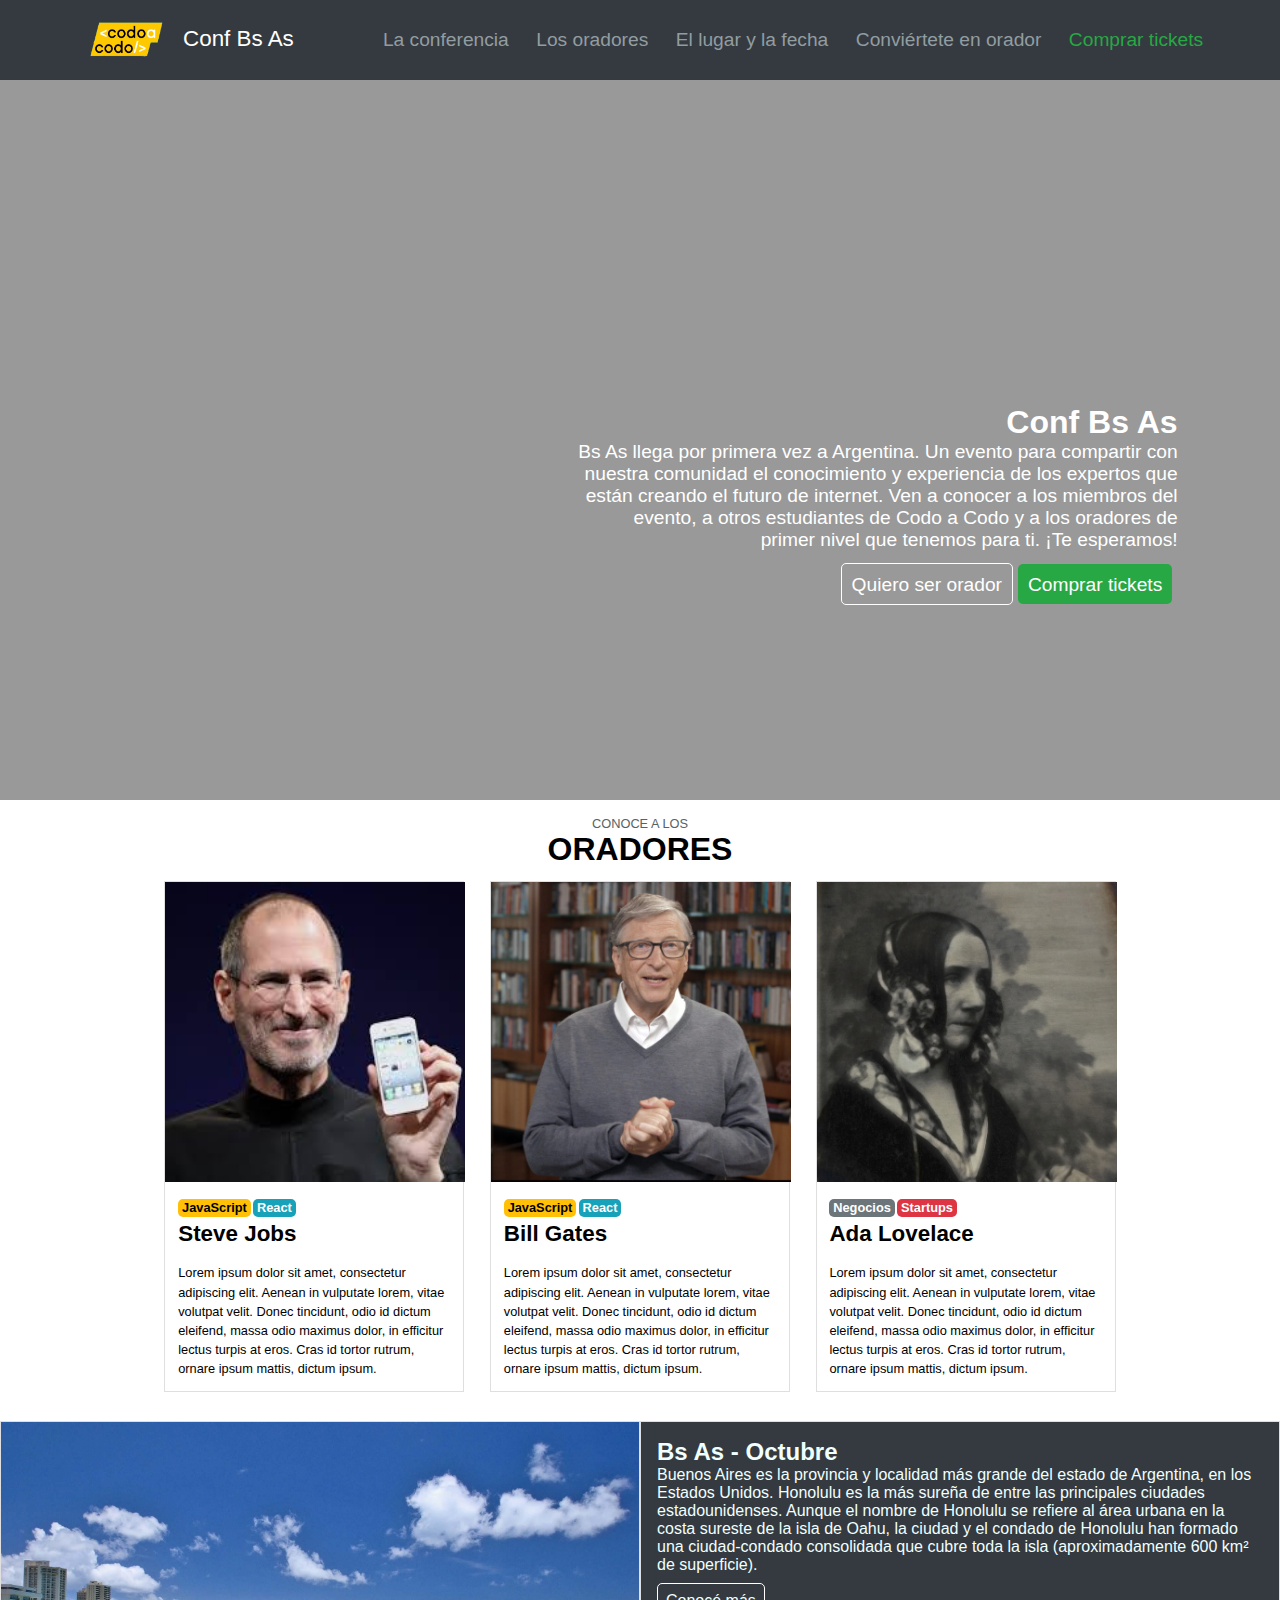
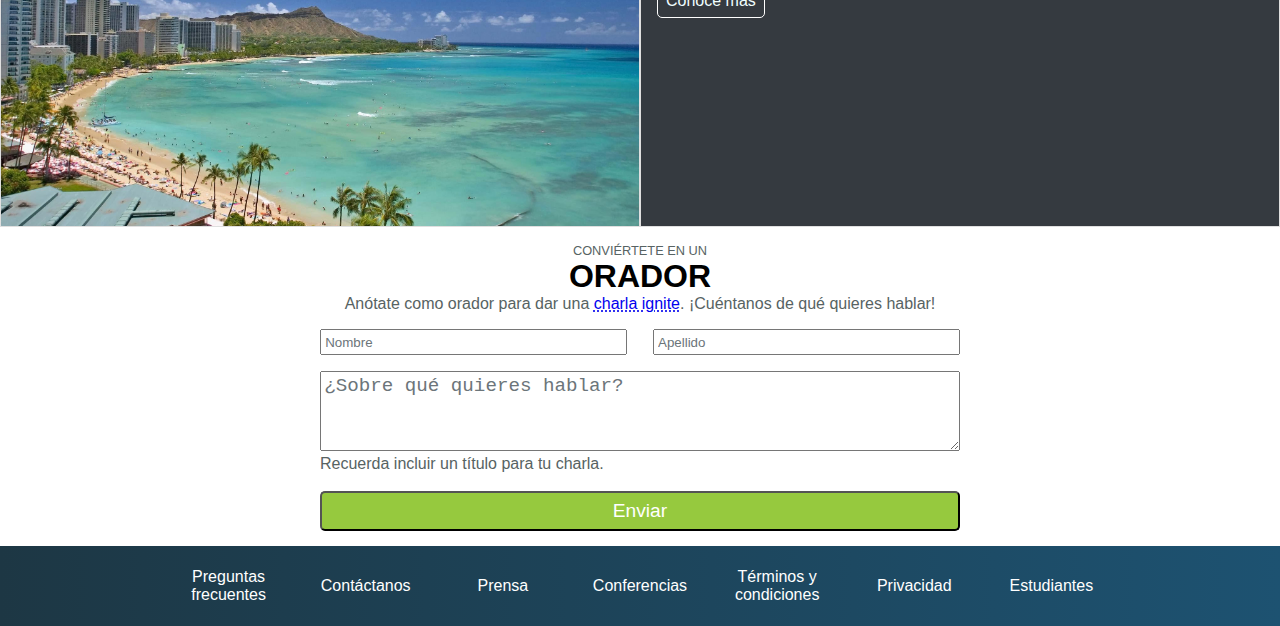
==== index.html @ 759d1481 "commit inicial" ====
<!DOCTYPE html>
<html lang="es">
<head>
    <meta charset="UTF-8">
    <meta http-equiv="X-UA-Compatible" content="IE=edge">
    <meta name="viewport" content="width=device-width, initial-scale=1.0">
    <title>Integrador FrontEnd</title>
    <link rel="stylesheet" href="estilos.css">
</head>
<body>
    <main>
    <div class="espacioLibre"></div>
    <header>
        <span><img src="./img/codoacodo.png" alt="Logo codo a codo" id="logo"> Conf Bs As</span>
        <nav>
            <a href="#">La conferencia</a>
            <a href="#losOra">Los oradores</a>
            <a href="#lyf">El lugar y la fecha</a>
            <a href="#orate">Conviértete en orador</a>
            <a href="" class="verde">Comprar tickets</a>
        </nav>
    </header>
    
    <section id="laConf">
        <ul class="pasaPostales"> <!--Experimental!!-->
            <li><span>Imagen 01</span></li>
            <li><span>Imagen 02</span></li>
            <li><span>Imagen 03</span></li>
         </ul>
        
       <article id="invit">
           
                <h2>Conf Bs As</h2>
                <p>Bs As llega por primera vez a Argentina. Un evento para compartir con nuestra comunidad el conocimiento y experiencia de los expertos que están creando el futuro de internet. Ven a conocer a los miembros del evento, a otros estudiantes de Codo a Codo y a los oradores de primer nivel que tenemos para ti. ¡Te esperamos!</p><br>
            <span class="botones">
                <span class="conBorde">Quiero ser orador</span><span class="fondoVerde">Comprar tickets</span>
            </span>
       </article>
    </div>
    </section>

    
    <section id="losOra">
        <p>CONOCE A LOS</p>
        <h2>ORADORES</h2>
            <div  id="oradores">

                <article class="ficha">
                    <img src="./img/steve.jpg" alt="Steve Jobs">
                    <div class="datosOrador">
                        <span class="etiquetas"><span class="JS">JavaScript</span><span class="R">React</span></span>
                        <h4>Steve Jobs</h4>
                        <p>Lorem ipsum dolor sit amet, consectetur adipiscing elit. Aenean in vulputate lorem, vitae volutpat velit. Donec tincidunt, odio id dictum eleifend, massa odio maximus dolor, in efficitur lectus turpis at eros. Cras id tortor rutrum, ornare ipsum mattis, dictum ipsum. </p>
                    </div>
                </article>

                <article class="ficha">
                    <img src="./img/bill.jpg" alt="Bill Gates">
                    <div class="datosOrador">
                        <span class="etiquetas"><span class="JS">JavaScript</span><span class="R">React</span></span>
                        <h4>Bill Gates</h4>
                        <p>Lorem ipsum dolor sit amet, consectetur adipiscing elit. Aenean in vulputate lorem, vitae volutpat velit. Donec tincidunt, odio id dictum eleifend, massa odio maximus dolor, in efficitur lectus turpis at eros. Cras id tortor rutrum, ornare ipsum mattis, dictum ipsum. </p>
                    </div>
                  
                </article>
                <article class="ficha">
                    <img src="./img/ada.jpeg" alt="Ada Lovelace">
                    <div class="datosOrador">
                        <span class="etiquetas"></span><span class="N">Negocios</span><span class="S">Startups</span></span>
                        <h4>Ada Lovelace</h4>
                        <p>Lorem ipsum dolor sit amet, consectetur adipiscing elit. Aenean in vulputate lorem, vitae volutpat velit. Donec tincidunt, odio id dictum eleifend, massa odio maximus dolor, in efficitur lectus turpis at eros. Cras id tortor rutrum, ornare ipsum mattis, dictum ipsum. </p>
                    </div>
                    
                </article>
            </div>
    </section>


    <section id="lyf">
        <div></div>
        <div>  
            <h2>Bs As - Octubre</h2>
            <p>Buenos Aires es la provincia y localidad más grande del estado de Argentina, en los Estados Unidos. Honolulu es la más sureña de entre las principales ciudades estadounidenses. Aunque el nombre de Honolulu se refiere al área urbana en la costa sureste de la isla de Oahu, la ciudad y el condado de Honolulu han formado una ciudad-condado consolidada que cubre toda la isla (aproximadamente 600 km² de superficie). </p><br>
            <span class="conBorde">Conocé más</span>
        </div>
    </section>


    <section id="orate">
        <p>CONVIÉRTETE EN UN</p>
        <h2>ORADOR</h2>
        
        <p>Anótate como orador para dar una <a href="#">charla ignite</a>. ¡Cuéntanos de qué quieres hablar!</p>
       
        <form action="post" id="formulario">
            <span class="datos">
                <input type="text" value="Nombre" id="nombre">
                <input type="text" value="Apellido" id="apellido">
            </span>
            <div class="tema">
                <textarea>¿Sobre qué quieres hablar?</textarea>
            </div>
            
            <p class="recordatorio">Recuerda incluir un título para tu charla.</p><br>
            <input type="button" value="Enviar" id="enviar"> 
        </form>
    </section>


    <footer>
           <nav>
                <a href="">Preguntas frecuentes</a>
                <a href="">Contáctanos</a>
                <a href="">Prensa</a>
                <a href="">Conferencias</a>
                <a href="">Términos y condiciones</a>
                <a href="">Privacidad</a>
                <a href="">Estudiantes</a>
            </nav>
    </footer>
</main>
</body>
</html>
---- estilos.css ----
* {margin: 0%; padding: 0%; box-sizing: border-box;}
a {text-decoration: none;}

body {font-family: Calibri light, Arial, Helvetica, sans-serif; }

.espacioLibre {width: 100%; height: 80px;}
header {
        display: flex;
        align-items:center;
        position: fixed; top: 0px;
        width: 100%; height: 80px; z-index: 10; 
        justify-content:space-between;
        background-color: rgb(53, 58, 64);
        } 

        #logo {width: 100px; vertical-align: middle;}
        header span {padding-left: 6vw; font-size: 1.4rem; color:white; white-space: nowrap;}
        header nav { padding-right: 6vw; text-align: right;}

header a {font-size: 1.2em; color: #929da1; margin-left: 1.2em; white-space: nowrap;}
header a:not(:last-of-type):hover {color: white;}
header a:last-of-type:hover {color: #1ac50b;}

@media(max-width:800px){header a {font-size: 0.9em;}
                        header span {display: flex; padding-left: 2vw; font-size: 1.2rem; flex-wrap: wrap; width: 100px;}
                        #logo {width: 80px;}
                        header nav { padding-right: 2vw;}
                        }

#laConf {
        width: 100%; height: 56.25vw;
        position: relative;  top: 0px; right: 0px; bottom: 0px; left: 0px;
        color: white;}

       #laConf::before { /*Oscurece las diapositivas para que resalte el texto*/
                width: 100%; height: 56.25vw;
                content: "";
                position: absolute;
                background-color: rgba(0, 0, 0, 0.4);
                top: 0px;
                right: 0px;
                bottom: 0px;
                left: 0px;
                z-index: 2;
        }
        ul {list-style: none;}
        
        #invit {
                width: 600px;
                /*padding-left: calc(50% - (1366px - 100vw));*/
                position: absolute;
                bottom: 16vw;
                right: 8vw; 
                text-align: right;
                font-size: 1.2em;
                z-index: 5;
        }
       #invit h2 {font-size: 2rem;}

@media(max-width:648px){
        #invit {
                max-width: 100vw;
                font-size: .8rem;
                bottom: 2vw;
                right: 2vw; 
                font-size: 1em;
                padding-bottom: 1rem;
                padding-left: 2rem;
        }

}



#losOra, #orate {margin-top: 1rem;}

#losOra p:first-child , #orate p:first-child {font-size: .8rem; color: rgb(87, 99, 99); text-align: center;}

#losOra h2, #orate h2 {text-align: center; font-size: 2rem;}


#orate p:nth-of-type(2) {font-size: 1rem; color: rgb(87, 99, 99); text-align: center;}

#orate p.recordatorio {text-align: left; color: rgb(87, 99, 99);}



#oradores {display: flex; justify-content: center; flex-wrap: wrap;}
#oradores img {width: 300px; height: 300px;}
.ficha {border: solid 1px rgb(223, 223, 223);
        width: 300px;
        margin: 1%;
}


.datosOrador {padding: .8rem;}
.datosOrador p {text-align: left; font-size: .8rem; line-height: 1.2rem;}
h4 {font-size: 1.4rem; margin-bottom: 1rem; margin-top: .3rem;}





#lyf {  margin-top: 1rem; 
        display: flex; width: 100%; 
        justify-content: center; align-items: center;}

#lyf div {  
        width: 50%; 
        height: calc(1300 / 2048 * 50vw);
        border: solid 1px rgb(223, 223, 223);
}

#lyf div:first-child {
        background-image: url(img/honolulu.jpg);
        background-size: 50vw calc(1300 / 2048 * 50vw);
        background-repeat: no-repeat;

}

#lyf div:nth-child(2){
        padding: 1rem; 
        background-color: rgb(53, 58, 64); 
        color: azure;}


        @media(max-width:850px){
                #lyf { flex-direction: column;}
                
                #lyf div { width: 100%; }
        
                #lyf div:first-child {background-size:cover; height: calc(1300 / 2048 * 100vw); }
                        
                #lyf div:nth-child(2){height: auto; }
        }
        


.verde {color: #27a844;}

#orate {width: 100%; }

#orate a {text-decoration: underline  dotted;}
#orate a:visited {color:black;}

#formulario { display:inline-block; width: 50%; margin-left: 25%; margin-right: 25%; margin-top: 1rem; text-align: left;}
span.datos {display:flex; width: 100%; justify-content: space-between;}
#nombre, #apellido {width: 48%; padding: .2rem; margin-bottom: 1rem; color: #6c757a;}
textarea {width: 100%; height: 5rem; color: #6c757a; font-size: 1.2rem; padding: .2rem;}
#enviar {width: 100%; background-color: #96c93e; margin-bottom: 15px; border-radius: 5px; color: white; height: 40px; font-size: larger;}


@media(max-width:1000px){
        #formulario { /*display:inline-block; */ width: 75%; margin-left:12.5%; margin-right: 12.5%;}
}


/*-------------------------------------Pie de página-----------------------------------------------------------------------------------------*/
footer {display:flex; width: 100%; height: 80px; align-items: center; background-image: linear-gradient(to right,#1d3744,#1d5271);}

footer nav {display:flex; width: 100%; justify-content: space-around; align-items: center; padding: 0 10em; flex-wrap: wrap;}

footer a {font-size: 1em; color: white; width: 6em; text-align: center;}

@media(max-width:1000px) {      footer nav {padding: 0;}
                                footer a {font-size: .8em; padding: 5px 0;}
}    
/*--------------------------------------------------------------------------------------------------------------------------------------------*/


/*---------------------------------------------------------Botones--------------------------------------------------------------------------------*/
.conBorde {border:solid 1px white; padding: .5em; border-radius: 5px;}

.conBorde:hover {border:solid 1px black; color: black; background-color: antiquewhite;}

.fondoVerde {padding: .5em; margin: .3em; background-color: #27a844; border-radius: 5px;}

.fondoVerde:hover {background-color: #10441b;}


/*Etiquetas------------------------------------------------------------------------------------------------------------------------------------------*/
.JS {background-color: #ffc007; font-size: .8em; font-weight: bold; padding: .1em .3em; margin-right: .2em; border-radius: 5px;}

.R {background-color: #17a2b9; font-size: .8em; font-weight: bold; padding: .1em .3em; margin-right: .2em; color: white; border-radius: 5px;}

.N {background-color: #6c757a; font-size: .8em; font-weight: bold; padding: .1em .3em; margin-right: .2em; color: white; border-radius: 5px;}

.S {background-color: #dd3544; font-size: .8em; font-weight: bold; padding: .1em .3em; margin-right: .2em; color: white; border-radius: 5px;}



/*----------------------------experimental: diapositivas--------------------------------------*/
.pasaPostales { 
    position: absolute;
    width: 100%; height: 56.25vw;
    top: 0px;
    left: 0px;
    z-index: 0; 
}

.pasaPostales li span { 
    width: 100%; height: 100%;
    position: absolute;
    top: 0px; left: 0px;
    color: transparent;
    background-size: cover;
    /*background-position: 50% 50%;*/
    background-repeat: none;
    opacity: 0;
    z-index: -1;
    /*animation: verDiapos 18s linear infinite 0s;*/
    animation-name: verDiapos;
    animation-duration: 30s;
    /*animation-timing-function: linear;*/
    animation-iteration-count: infinite;
    
}

.pasaPostales li:nth-child(1) span { 
        background-image: url(img/ba1.jpg); z-index: -1; 
}
.pasaPostales li:nth-child(2) span { 
        background-image: url(img/ba2.jpg); z-index: -2;  
        animation-delay: 10s; 
}
.pasaPostales li:nth-child(3) span { 
        background-image: url(img/ba3.jpg); z-index: -3; 
        animation-delay: 20s; 
}

/* Animación para las diapos */

    @keyframes verDiapos { 
        0% { opacity: 0; animation-timing-function: ease-in;}
        3% { opacity: 1; animation-timing-function: ease-out; }
        30.3% { opacity: 1 }
        /*25% { opacity: 0 }*/
        33% { opacity: 0 }
        100% { opacity: 0 }
    }
   
    /* sin animaciones */
    .no-cssanimations .pasaPostales li span{
            opacity: 1;
    }
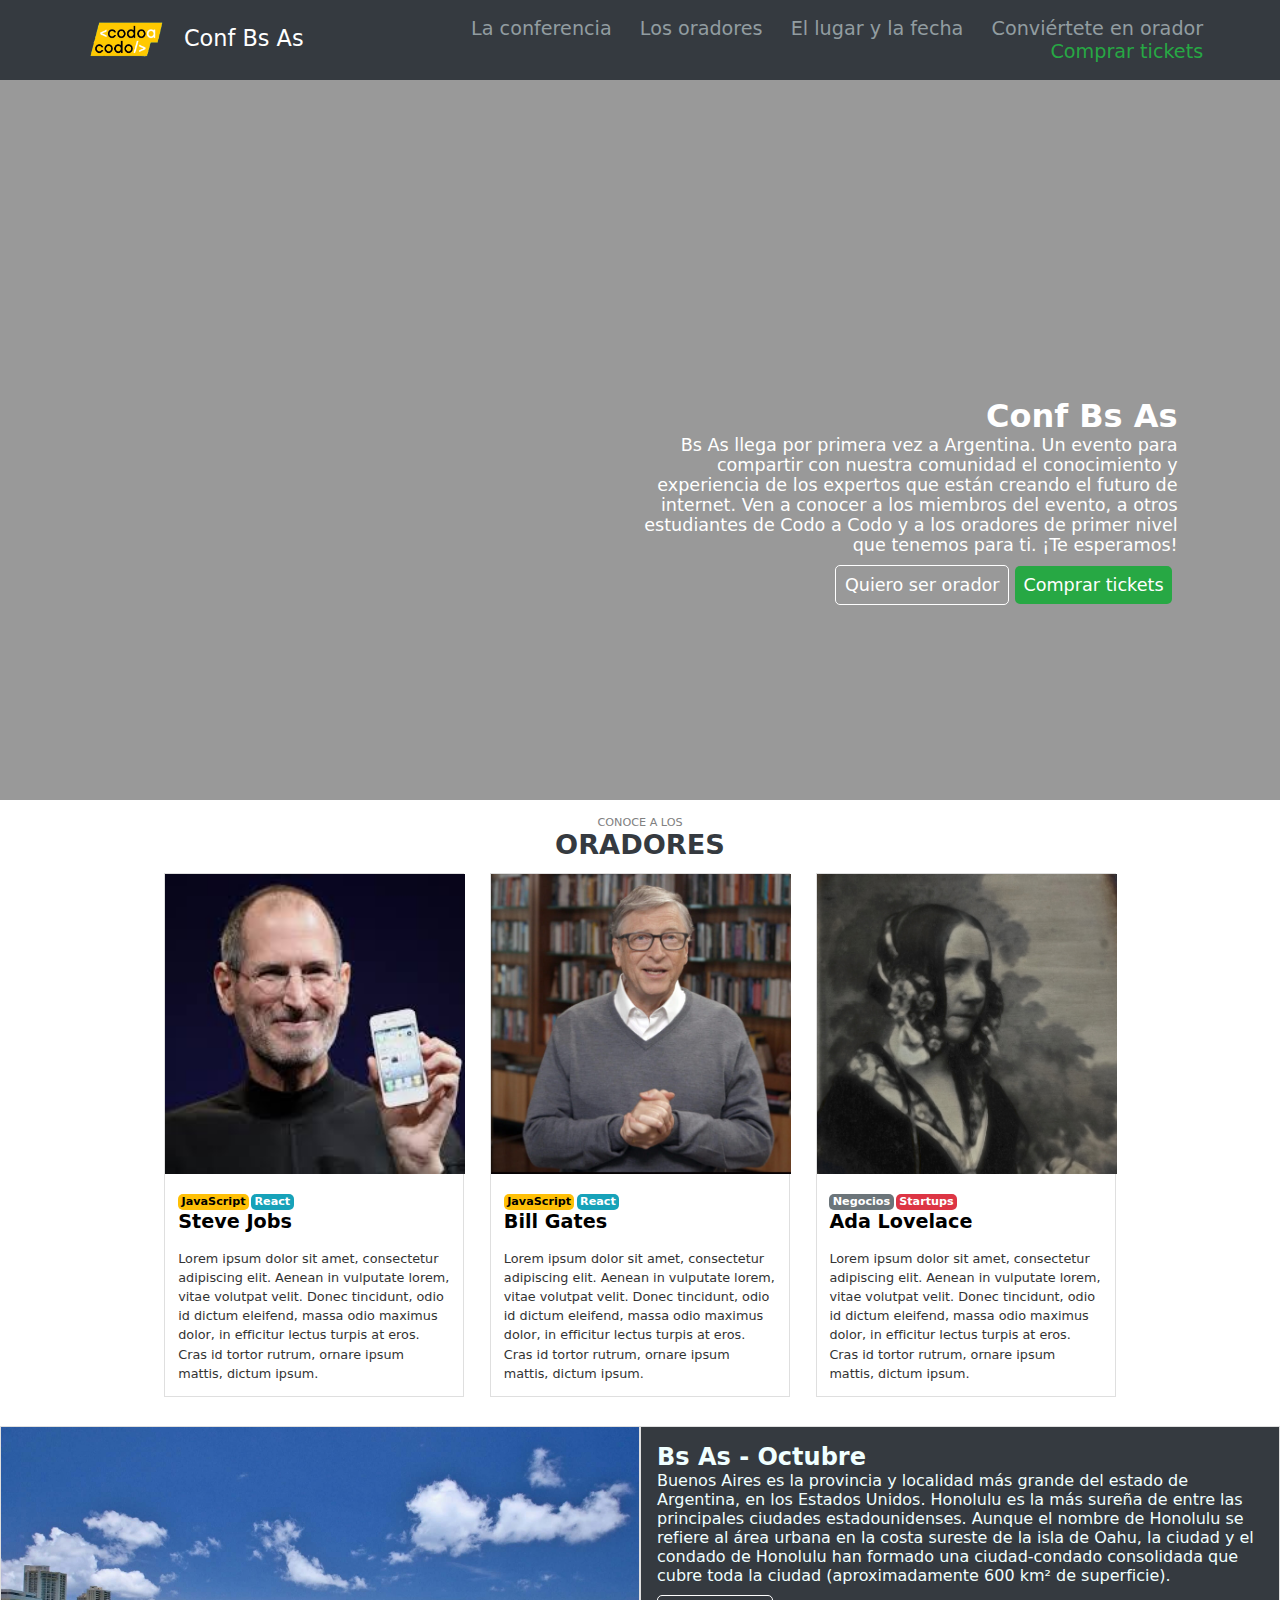
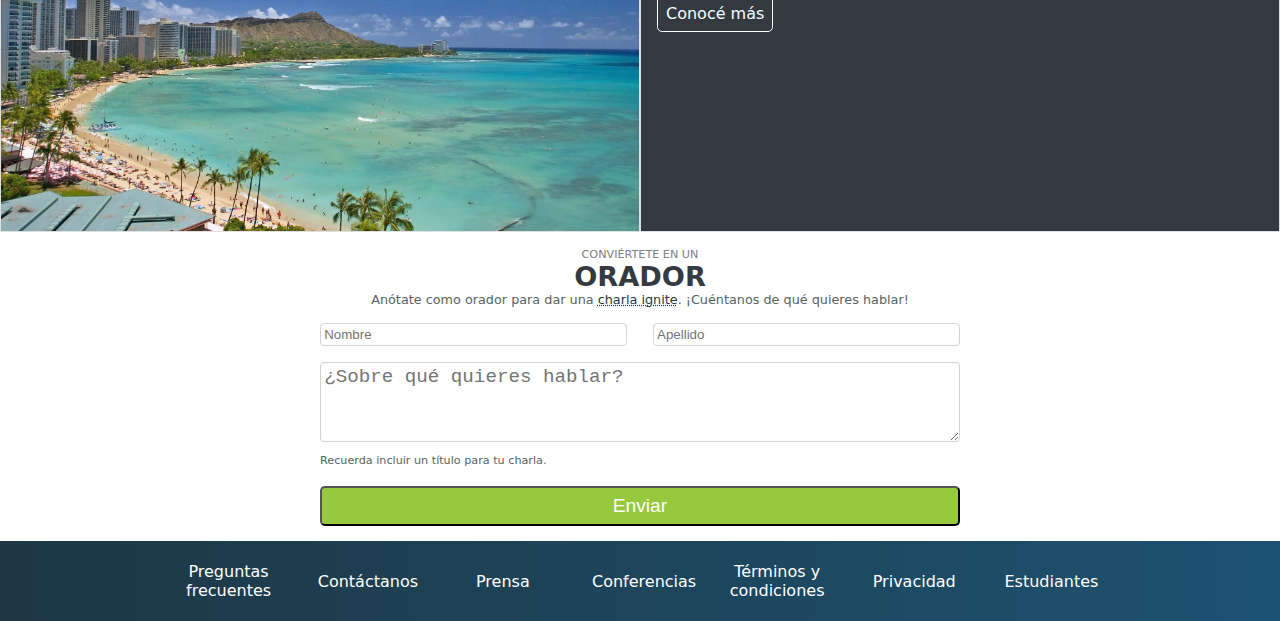
==== commit ab1fa85f: "-Corregido error en input con placeholder. -Ajustes varios de tamaño y color. -Otros detalles." ====
--- a/index.html
+++ b/index.html
@@ -66,7 +66,7 @@
                 <article class="ficha">
                     <img src="./img/ada.jpeg" alt="Ada Lovelace">
                     <div class="datosOrador">
-                        <span class="etiquetas"></span><span class="N">Negocios</span><span class="S">Startups</span></span>
+                        <span class="etiquetas"><span class="N">Negocios</span><span class="S">Startups</span></span>
                         <h4>Ada Lovelace</h4>
                         <p>Lorem ipsum dolor sit amet, consectetur adipiscing elit. Aenean in vulputate lorem, vitae volutpat velit. Donec tincidunt, odio id dictum eleifend, massa odio maximus dolor, in efficitur lectus turpis at eros. Cras id tortor rutrum, ornare ipsum mattis, dictum ipsum. </p>
                     </div>
@@ -80,7 +80,7 @@
         <div></div>
         <div>  
             <h2>Bs As - Octubre</h2>
-            <p>Buenos Aires es la provincia y localidad más grande del estado de Argentina, en los Estados Unidos. Honolulu es la más sureña de entre las principales ciudades estadounidenses. Aunque el nombre de Honolulu se refiere al área urbana en la costa sureste de la isla de Oahu, la ciudad y el condado de Honolulu han formado una ciudad-condado consolidada que cubre toda la isla (aproximadamente 600 km² de superficie). </p><br>
+            <p>Buenos Aires es la provincia y localidad más grande del estado de Argentina, en los Estados Unidos. Honolulu es la más sureña de entre las principales ciudades estadounidenses. Aunque el nombre de Honolulu se refiere al área urbana en la costa sureste de la isla de Oahu, la ciudad y el condado de Honolulu han formado una ciudad-condado consolidada que cubre toda la ciudad (aproximadamente 600 km² de superficie). </p><br>
             <span class="conBorde">Conocé más</span>
         </div>
     </section>
@@ -90,15 +90,15 @@
         <p>CONVIÉRTETE EN UN</p>
         <h2>ORADOR</h2>
         
-        <p>Anótate como orador para dar una <a href="#">charla ignite</a>. ¡Cuéntanos de qué quieres hablar!</p>
+        <p>Anótate como orador para dar una <a href="">charla ignite</a>. ¡Cuéntanos de qué quieres hablar!</p>
        
         <form action="post" id="formulario">
             <span class="datos">
-                <input type="text" value="Nombre" id="nombre">
-                <input type="text" value="Apellido" id="apellido">
+                <input type="text" placeholder="Nombre" id="nombre">
+                <input type="text" placeholder="Apellido" id="apellido">
             </span>
             <div class="tema">
-                <textarea>¿Sobre qué quieres hablar?</textarea>
+                <textarea placeholder="¿Sobre qué quieres hablar?"></textarea>
             </div>
             
             <p class="recordatorio">Recuerda incluir un título para tu charla.</p><br>
--- a/estilos.css
+++ b/estilos.css
@@ -1,9 +1,9 @@
 * {margin: 0%; padding: 0%; box-sizing: border-box;}
 a {text-decoration: none;}
-
-body {font-family: Calibri light, Arial, Helvetica, sans-serif; }
-
-.espacioLibre {width: 100%; height: 80px;}
+body {font-family: system-ui,-apple-system,"Segoe UI",Roboto,"Helvetica Neue",Arial,"Noto Sans","Liberation Sans","sans-serif"; }
+
+.espacioLibre {width: 100%; height: 80px;} 
+
 header {
         display: flex;
         align-items:center;
@@ -15,7 +15,7 @@
 
         #logo {width: 100px; vertical-align: middle;}
         header span {padding-left: 6vw; font-size: 1.4rem; color:white; white-space: nowrap;}
-        header nav { padding-right: 6vw; text-align: right;}
+        header nav {padding-right: 6vw; text-align: right;}
 
 header a {font-size: 1.2em; color: #929da1; margin-left: 1.2em; white-space: nowrap;}
 header a:not(:last-of-type):hover {color: white;}
@@ -37,70 +37,70 @@
                 content: "";
                 position: absolute;
                 background-color: rgba(0, 0, 0, 0.4);
-                top: 0px;
-                right: 0px;
-                bottom: 0px;
-                left: 0px;
+                top: 0px; right: 0px; bottom: 0px; left: 0px;
                 z-index: 2;
         }
         ul {list-style: none;}
         
         #invit {
-                width: 600px;
+                width: 560px;
                 /*padding-left: calc(50% - (1366px - 100vw));*/
                 position: absolute;
                 bottom: 16vw;
                 right: 8vw; 
                 text-align: right;
-                font-size: 1.2em;
+                font-size: 1.1em;
                 z-index: 5;
         }
-       #invit h2 {font-size: 2rem;}
+#invit h2 {
+        font-size: 2rem;
+        font-weight: 600;
+}
 
 @media(max-width:648px){
         #invit {
                 max-width: 100vw;
-                font-size: .8rem;
+                font-size: 1em;
                 bottom: 2vw;
                 right: 2vw; 
-                font-size: 1em;
                 padding-bottom: 1rem;
                 padding-left: 2rem;
-        }
-
-}
-
-
-
+        }     
+}
+
+@media(max-width:430px){
+        #invit {font-size: .8em;}
+        #invit h2 {display: none;}
+}
+
+
+/*----Sección: "Los oradores"----------------------------------------------------------------------------------------*/
 #losOra, #orate {margin-top: 1rem;}
 
-#losOra p:first-child , #orate p:first-child {font-size: .8rem; color: rgb(87, 99, 99); text-align: center;}
-
-#losOra h2, #orate h2 {text-align: center; font-size: 2rem;}
-
-
-#orate p:nth-of-type(2) {font-size: 1rem; color: rgb(87, 99, 99); text-align: center;}
-
-#orate p.recordatorio {text-align: left; color: rgb(87, 99, 99);}
-
-
+#losOra p:first-child , #orate p:first-child {font-size: .7rem; color: rgb(128, 128, 128); text-align: center;}
+
+#losOra h2, #orate h2 {text-align: center; font-size: 1.7rem; font-weight: 550; color:rgb(53, 58, 64)}
 
 #oradores {display: flex; justify-content: center; flex-wrap: wrap;}
 #oradores img {width: 300px; height: 300px;}
-.ficha {border: solid 1px rgb(223, 223, 223);
-        width: 300px;
-        margin: 1%;
-}
-
-
+
+.ficha {border: solid 1px rgb(223, 223, 223); width: 300px; margin: 1%;}
+/*----Etiquetas------------------------------------------------------------------------------------------------------*/
+.etiquetas span {font-size: .7rem; font-weight: bold; padding: .1em .3em; margin-right: .2em; border-radius: 5px;}
+.JS {background-color: #ffc007;}
+.R {background-color: #17a2b9; color: white;}
+.N {background-color: #6c757a; color: white;}
+.S {background-color: #dd3544; color: white;}
+
+h4 {font-size: 1.2rem; font-weight: 600; margin-bottom: 1rem;}
 .datosOrador {padding: .8rem;}
-.datosOrador p {text-align: left; font-size: .8rem; line-height: 1.2rem;}
-h4 {font-size: 1.4rem; margin-bottom: 1rem; margin-top: .3rem;}
-
-
-
-
-
+.datosOrador p {text-align: left; font-size: .8rem; line-height: 1.2rem; color:#333}
+
+
+
+
+
+/*----Sección: "Lugar y fecha"----------------------------------------------------------------------------------------*/
 #lyf {  margin-top: 1rem; 
         display: flex; width: 100%; 
         justify-content: center; align-items: center;}
@@ -115,7 +115,6 @@
         background-image: url(img/honolulu.jpg);
         background-size: 50vw calc(1300 / 2048 * 50vw);
         background-repeat: no-repeat;
-
 }
 
 #lyf div:nth-child(2){
@@ -126,33 +125,34 @@
 
         @media(max-width:850px){
                 #lyf { flex-direction: column;}
-                
                 #lyf div { width: 100%; }
-        
                 #lyf div:first-child {background-size:cover; height: calc(1300 / 2048 * 100vw); }
-                        
                 #lyf div:nth-child(2){height: auto; }
         }
         
 
-
+/*----Sección: "Conviértete en orador"----------------------------------------------------------------------------------------*/
 .verde {color: #27a844;}
 
 #orate {width: 100%; }
 
-#orate a {text-decoration: underline  dotted;}
-#orate a:visited {color:black;}
+#orate p:nth-of-type(2) {font-size: .8rem; color: rgb(87, 99, 99); text-align: center;}
+
+#orate p.recordatorio {text-align: left; color: rgb(87, 99, 99); font-size: .7rem; margin-top: .5rem;}
+
+#orate a {color: #1d3744; text-decoration: underline  dotted;}
 
 #formulario { display:inline-block; width: 50%; margin-left: 25%; margin-right: 25%; margin-top: 1rem; text-align: left;}
 span.datos {display:flex; width: 100%; justify-content: space-between;}
-#nombre, #apellido {width: 48%; padding: .2rem; margin-bottom: 1rem; color: #6c757a;}
-textarea {width: 100%; height: 5rem; color: #6c757a; font-size: 1.2rem; padding: .2rem;}
+#nombre, #apellido {width: 48%; padding: .2rem; margin-bottom: 1rem; border: solid 1px lightgray; border-radius: 4px;}
+textarea {width: 100%; height: 5rem; font-size: 1.2rem; padding: .2rem; border: solid 1px lightgray; border-radius: 4px;}
 #enviar {width: 100%; background-color: #96c93e; margin-bottom: 15px; border-radius: 5px; color: white; height: 40px; font-size: larger;}
 
 
 @media(max-width:1000px){
         #formulario { /*display:inline-block; */ width: 75%; margin-left:12.5%; margin-right: 12.5%;}
 }
+
 
 
 /*-------------------------------------Pie de página-----------------------------------------------------------------------------------------*/
@@ -178,18 +178,8 @@
 .fondoVerde:hover {background-color: #10441b;}
 
 
-/*Etiquetas------------------------------------------------------------------------------------------------------------------------------------------*/
-.JS {background-color: #ffc007; font-size: .8em; font-weight: bold; padding: .1em .3em; margin-right: .2em; border-radius: 5px;}
-
-.R {background-color: #17a2b9; font-size: .8em; font-weight: bold; padding: .1em .3em; margin-right: .2em; color: white; border-radius: 5px;}
-
-.N {background-color: #6c757a; font-size: .8em; font-weight: bold; padding: .1em .3em; margin-right: .2em; color: white; border-radius: 5px;}
-
-.S {background-color: #dd3544; font-size: .8em; font-weight: bold; padding: .1em .3em; margin-right: .2em; color: white; border-radius: 5px;}
-
-
-
-/*----------------------------experimental: diapositivas--------------------------------------*/
+
+/*----------------------------diapositivas--------------------------------------*/
 .pasaPostales { 
     position: absolute;
     width: 100%; height: 56.25vw;
@@ -204,14 +194,11 @@
     top: 0px; left: 0px;
     color: transparent;
     background-size: cover;
-    /*background-position: 50% 50%;*/
     background-repeat: none;
     opacity: 0;
     z-index: -1;
-    /*animation: verDiapos 18s linear infinite 0s;*/
     animation-name: verDiapos;
     animation-duration: 30s;
-    /*animation-timing-function: linear;*/
     animation-iteration-count: infinite;
     
 }
@@ -229,16 +216,14 @@
 }
 
 /* Animación para las diapos */
-
-    @keyframes verDiapos { 
-        0% { opacity: 0; animation-timing-function: ease-in;}
-        3% { opacity: 1; animation-timing-function: ease-out; }
-        30.3% { opacity: 1 }
-        /*25% { opacity: 0 }*/
-        33% { opacity: 0 }
+@keyframes verDiapos { 
+        0% { opacity: 0;}
+        5% { opacity: 1;}
+        33.3% { opacity: 1 }
+        38.3% { opacity: 0 }
         100% { opacity: 0 }
     }
-   
+
     /* sin animaciones */
     .no-cssanimations .pasaPostales li span{
             opacity: 1;
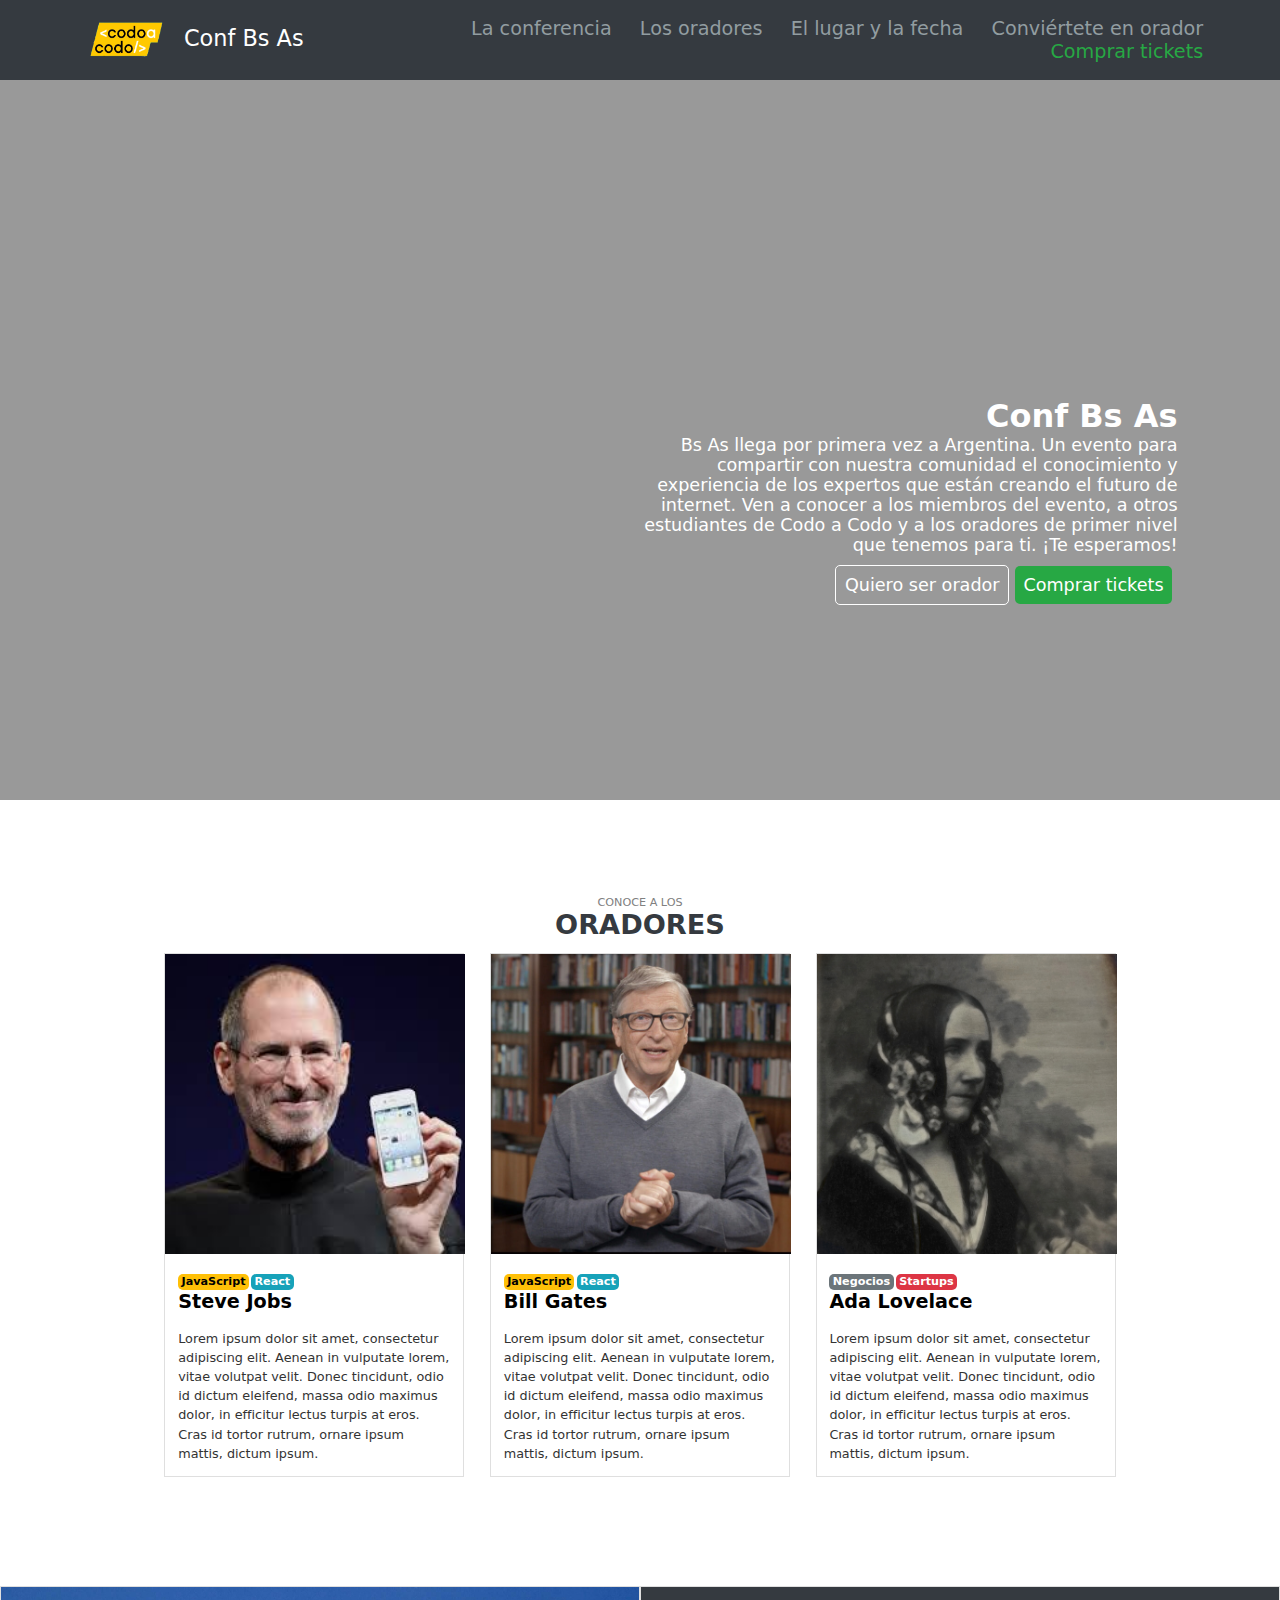
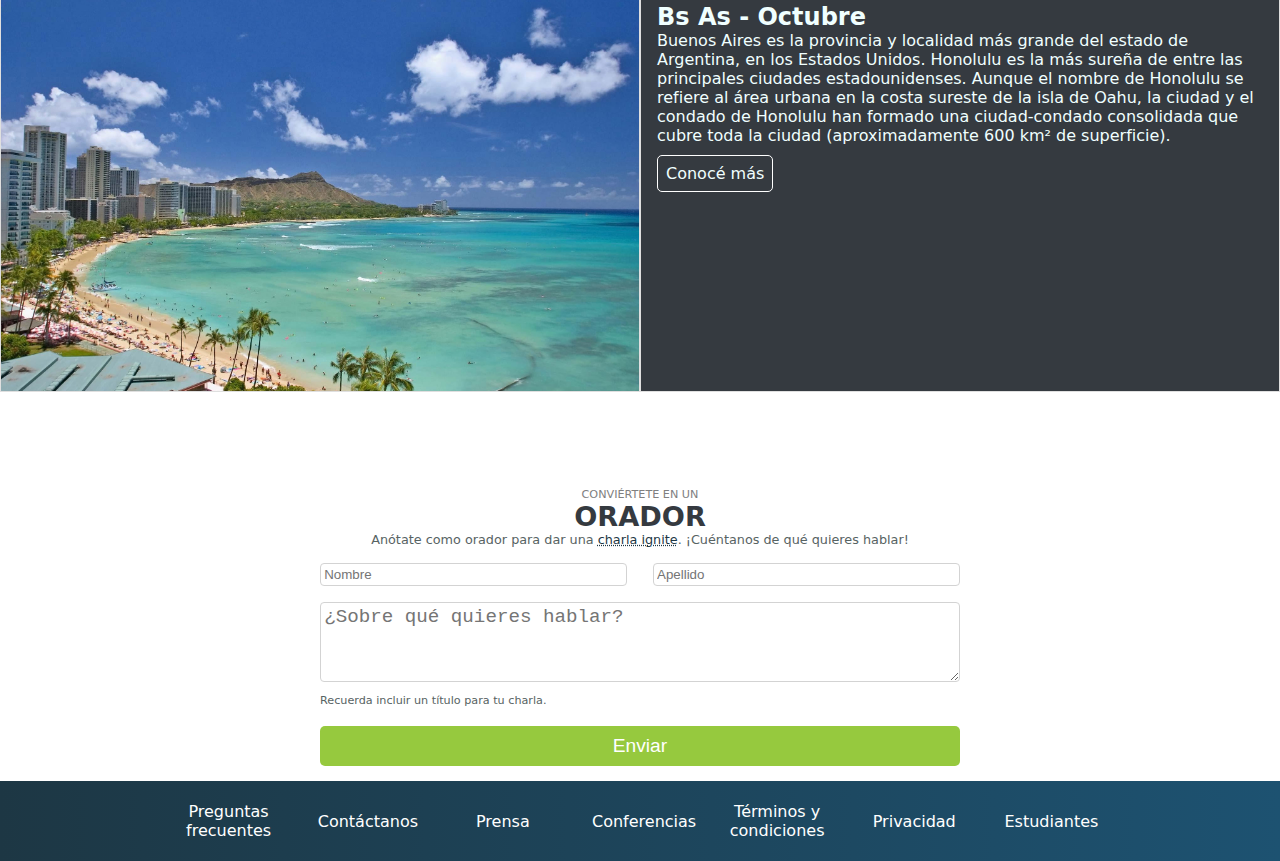
==== commit 565fd889: "Agregada página de compra y JavaScript" ====
--- a/index.html
+++ b/index.html
@@ -17,7 +17,7 @@
             <a href="#losOra">Los oradores</a>
             <a href="#lyf">El lugar y la fecha</a>
             <a href="#orate">Conviértete en orador</a>
-            <a href="" class="verde">Comprar tickets</a>
+            <a href="tickets.html" class="verde">Comprar tickets</a>
         </nav>
     </header>
     
--- a/estilos.css
+++ b/estilos.css
@@ -2,6 +2,8 @@
 a {text-decoration: none;}
 body {font-family: system-ui,-apple-system,"Segoe UI",Roboto,"Helvetica Neue",Arial,"Noto Sans","Liberation Sans","sans-serif"; }
 
+
+/*----Cabecera---------------------------------------------------------------------------------------------------*/
 .espacioLibre {width: 100%; height: 80px;} 
 
 header {
@@ -20,13 +22,15 @@
 header a {font-size: 1.2em; color: #929da1; margin-left: 1.2em; white-space: nowrap;}
 header a:not(:last-of-type):hover {color: white;}
 header a:last-of-type:hover {color: #1ac50b;}
+header #actual {color: #1ac50b;}
 
 @media(max-width:800px){header a {font-size: 0.9em;}
                         header span {display: flex; padding-left: 2vw; font-size: 1.2rem; flex-wrap: wrap; width: 100px;}
                         #logo {width: 80px;}
                         header nav { padding-right: 2vw;}
-                        }
-
+}
+
+/*----Sección: "La conferencia"----------------------------------------------------------------------------------------*/
 #laConf {
         width: 100%; height: 56.25vw;
         position: relative;  top: 0px; right: 0px; bottom: 0px; left: 0px;
@@ -75,11 +79,11 @@
 
 
 /*----Sección: "Los oradores"----------------------------------------------------------------------------------------*/
-#losOra, #orate {margin-top: 1rem;}
-
-#losOra p:first-child , #orate p:first-child {font-size: .7rem; color: rgb(128, 128, 128); text-align: center;}
-
-#losOra h2, #orate h2 {text-align: center; font-size: 1.7rem; font-weight: 550; color:rgb(53, 58, 64)}
+#losOra, #orate {margin-top: 1rem; padding-top: 80px;}
+
+#losOra p:first-child , #orate p:first-child, #venta p:first-child {font-size: .7rem; color: rgb(128, 128, 128); text-align: center;}
+
+#losOra h2, #orate h2, #venta h2 {text-align: center; font-size: 1.7rem; font-weight: 550; color:rgb(53, 58, 64)}
 
 #oradores {display: flex; justify-content: center; flex-wrap: wrap;}
 #oradores img {width: 300px; height: 300px;}
@@ -101,7 +105,7 @@
 
 
 /*----Sección: "Lugar y fecha"----------------------------------------------------------------------------------------*/
-#lyf {  margin-top: 1rem; 
+#lyf {  margin-top: 1rem; padding-top: 80px;
         display: flex; width: 100%; 
         justify-content: center; align-items: center;}
 
@@ -146,13 +150,60 @@
 span.datos {display:flex; width: 100%; justify-content: space-between;}
 #nombre, #apellido {width: 48%; padding: .2rem; margin-bottom: 1rem; border: solid 1px lightgray; border-radius: 4px;}
 textarea {width: 100%; height: 5rem; font-size: 1.2rem; padding: .2rem; border: solid 1px lightgray; border-radius: 4px;}
-#enviar {width: 100%; background-color: #96c93e; margin-bottom: 15px; border-radius: 5px; color: white; height: 40px; font-size: larger;}
+#enviar {width: 100%; background-color: #96c93e; margin-bottom: 15px; border-radius: 5px; color: white; height: 40px; font-size: larger; border:none;}
 
 
 @media(max-width:1000px){
         #formulario { /*display:inline-block; */ width: 75%; margin-left:12.5%; margin-right: 12.5%;}
 }
 
+
+
+/*----Sección: "descuentos"----------------------------------------------------------------------------------------*/
+#descuentos {
+         display: flex;
+         margin-top: 100px;
+         justify-content: center;
+}
+            
+.tarjetaDescuento {
+        margin: 3px;
+        width: 220px; height: auto;
+        text-align: center;
+        border: solid 2px blue;
+}
+
+.tarjetaDescuento:nth-child(1) {border-color:dodgerblue;}
+.tarjetaDescuento:nth-child(2) {border-color: #17a2b9;}
+.tarjetaDescuento:nth-child(3) {border-color: orange;}
+
+.tarjetaDescuento p {margin: 1.2rem 0;}
+.tarjetaDescuento p:nth-child(1) {font-size: 1.5rem; font-weight: 600;}
+.tarjetaDescuento p:nth-child(2) {font-size: 1.2rem; font-weight: 500;}
+.tarjetaDescuento p:nth-child(3) {font-size: 1.1rem; font-weight: 700;}
+.tarjetaDescuento p:nth-child(4) {font-size: 1rem; font-weight: 500; color:gray;}
+
+
+/*----Sección: "venta"----------------------------------------------------------------------------------------*/
+#formularioVenta { display:inline-block; width: 50%; margin-left: 25%; margin-right: 25%; margin-top: 1rem; text-align: left;}
+#formularioVenta #nombre, #formularioVenta #apellido {width: 49%; padding: .2rem 1rem; margin-bottom: 1rem; border: solid 1px lightgray; border-radius: 4px;}
+
+#datosCompra, #datosComprador {display: flex; justify-content: space-between;}
+#datosCompra input, #datosComprador input, #contCorreo input, #categoria {height: 40px; background-color: transparent; font-size: 1rem; padding-left: 1rem;}
+
+.inputRotulado {width: 49%;}
+.inputRotulado label {display: block; margin-bottom: 12px;}
+
+#contCorreo {display: block;}
+#correo, #cantidad, #categoria {width: 100%; padding: .2rem 1rem; margin-bottom: 1rem; border: solid 1px lightgray; border-radius: 4px;}
+
+#venta {text-align: center;}
+#botonesFormularioVenta {display: flex; justify-content: space-between;}
+#borrar, #resumen {width: 49%; background-color: #96c93e; margin-bottom: 15px; border-radius: 5px; color: white; height: 40px; font-size: larger; border:none;}
+
+#total {display:flex; align-items: center; width: 100%; background-color: #cce5ff; margin: 15px 0px 30px; padding-left: 2rem; border-radius: 5px;  height: 50px;}
+/*#total span{font-size: larger; color: #004085;}*/
+#total input{font-size: larger; color: #004085; border:none; background-color: transparent;}
 
 
 /*-------------------------------------Pie de página-----------------------------------------------------------------------------------------*/
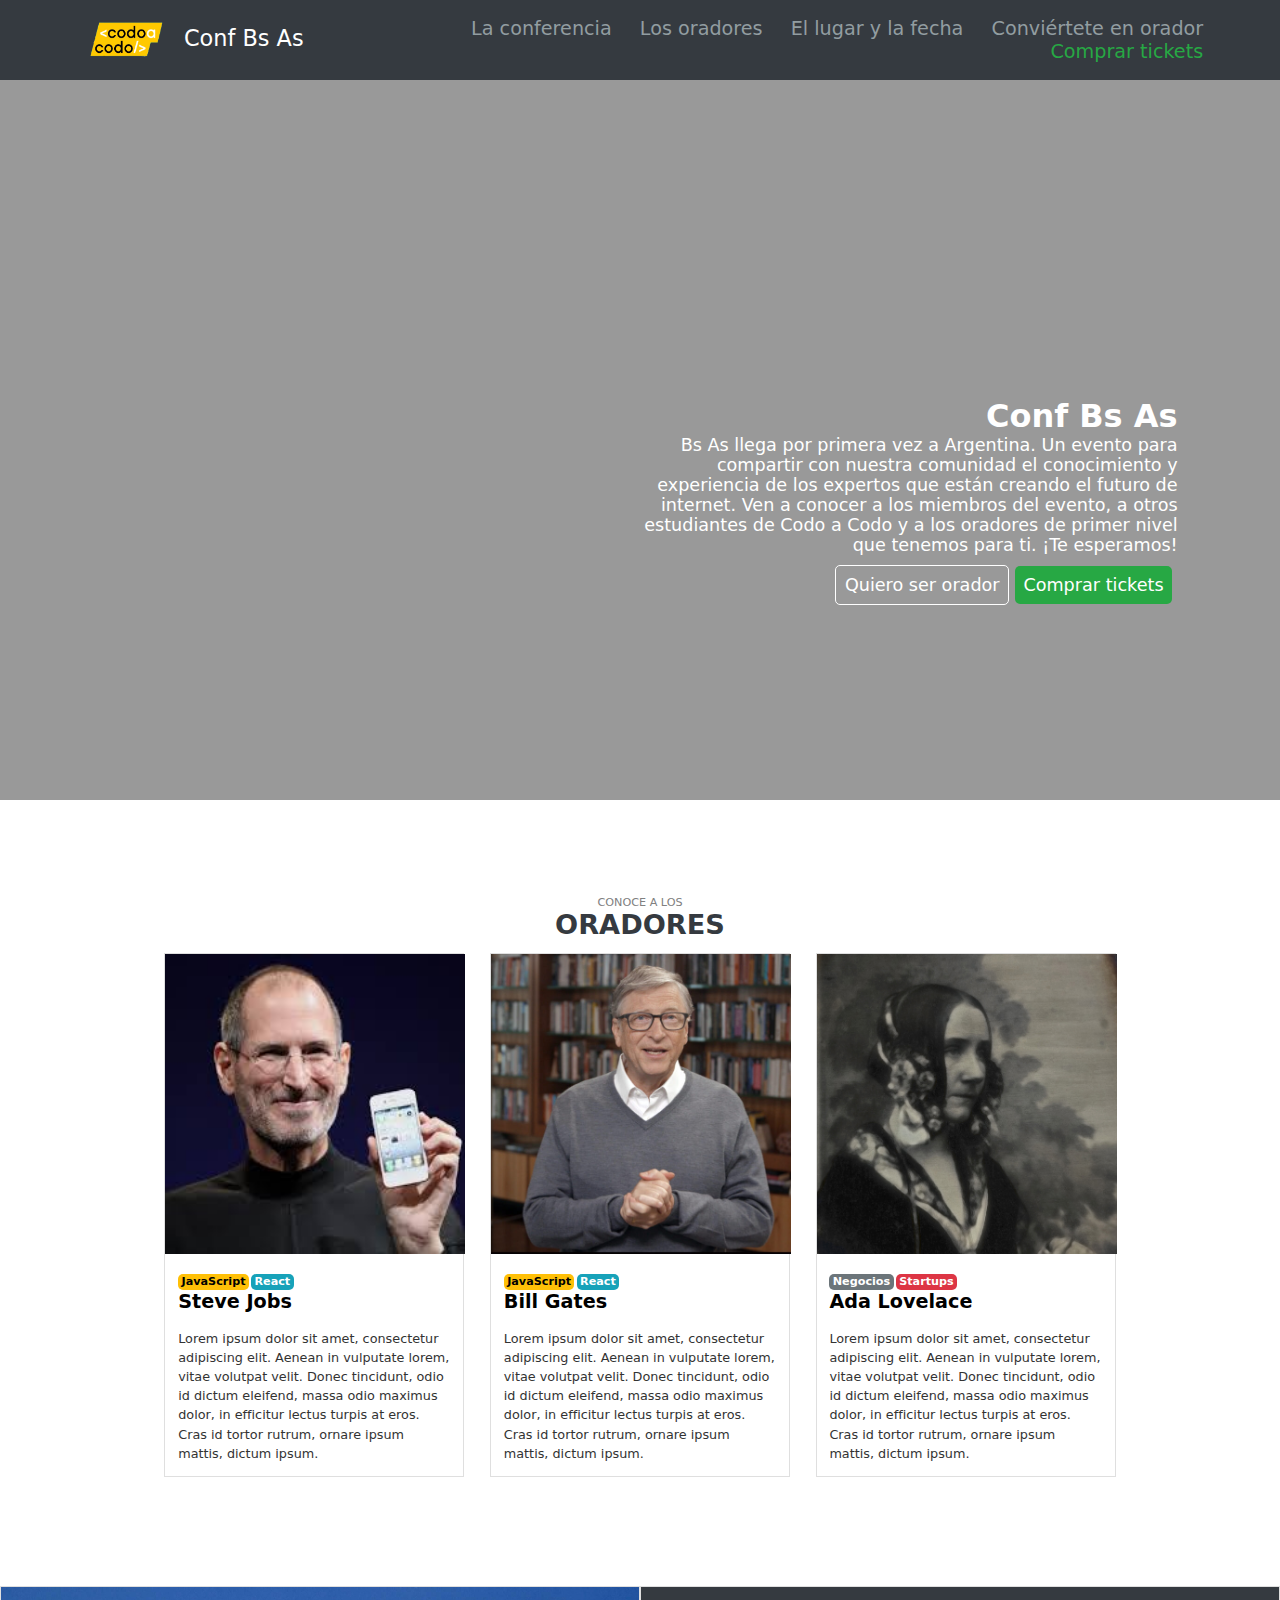
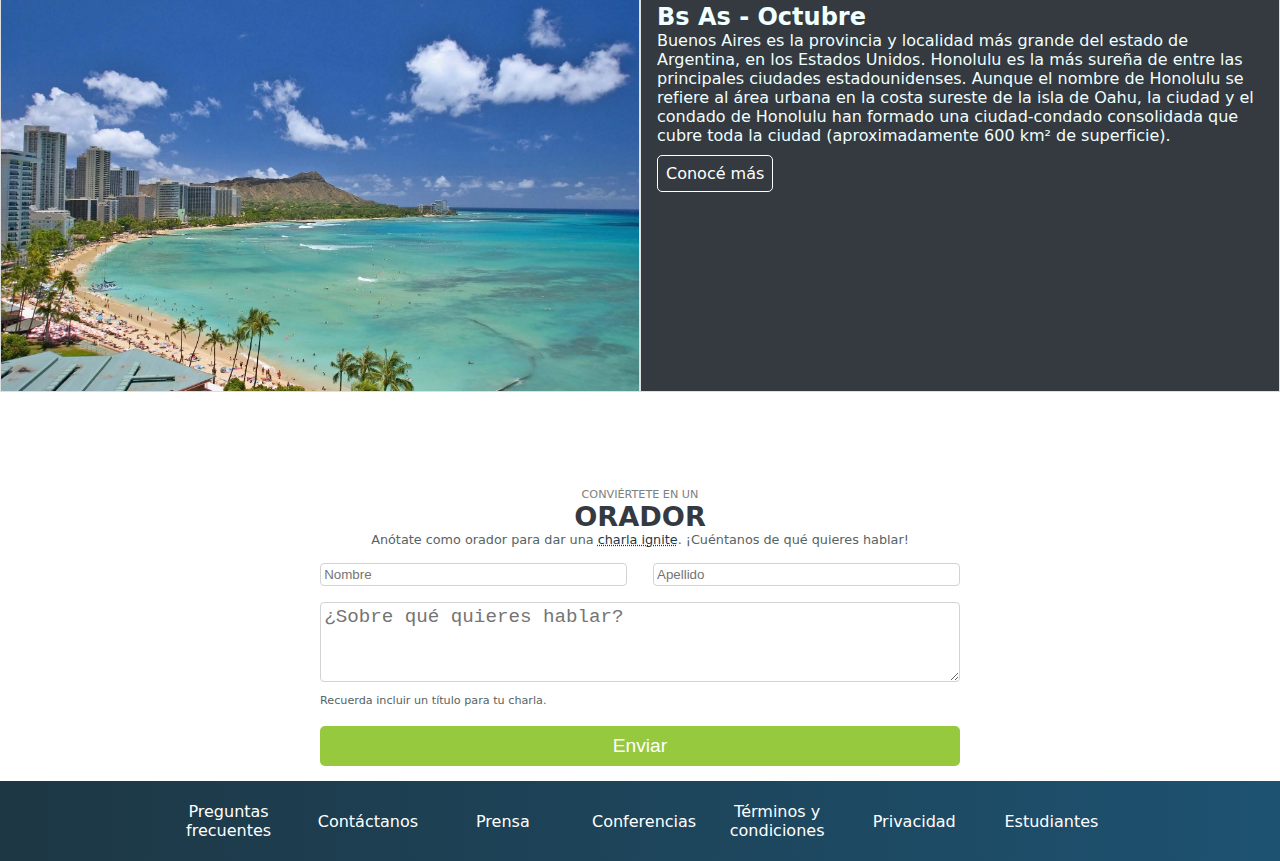
==== commit b90955bd: "Agregado control de  campos en blanco" ====
--- a/index.html
+++ b/index.html
@@ -33,7 +33,7 @@
                 <h2>Conf Bs As</h2>
                 <p>Bs As llega por primera vez a Argentina. Un evento para compartir con nuestra comunidad el conocimiento y experiencia de los expertos que están creando el futuro de internet. Ven a conocer a los miembros del evento, a otros estudiantes de Codo a Codo y a los oradores de primer nivel que tenemos para ti. ¡Te esperamos!</p><br>
             <span class="botones">
-                <span class="conBorde">Quiero ser orador</span><span class="fondoVerde">Comprar tickets</span>
+                <a class="conBorde" href="#orate">Quiero ser orador</a><a class="fondoVerde" href="tickets.html">Comprar tickets</a>
             </span>
        </article>
     </div>
--- a/estilos.css
+++ b/estilos.css
@@ -20,7 +20,8 @@
         header nav {padding-right: 6vw; text-align: right;}
 
 header a {font-size: 1.2em; color: #929da1; margin-left: 1.2em; white-space: nowrap;}
-header a:not(:last-of-type):hover {color: white;}
+header a:not(:last-of-type):hover {color: antiquewhite;}
+header a:not(:last-of-type):focus {color: white;}
 header a:last-of-type:hover {color: #1ac50b;}
 header #actual {color: #1ac50b;}
 
@@ -220,11 +221,11 @@
 
 
 /*---------------------------------------------------------Botones--------------------------------------------------------------------------------*/
-.conBorde {border:solid 1px white; padding: .5em; border-radius: 5px;}
+.conBorde {border:solid 1px white; padding: .5em; border-radius: 5px; color: white;}
 
 .conBorde:hover {border:solid 1px black; color: black; background-color: antiquewhite;}
 
-.fondoVerde {padding: .5em; margin: .3em; background-color: #27a844; border-radius: 5px;}
+.fondoVerde {padding: .5em; margin: .3em; background-color: #27a844; border-radius: 5px; color: white;}
 
 .fondoVerde:hover {background-color: #10441b;}
 
